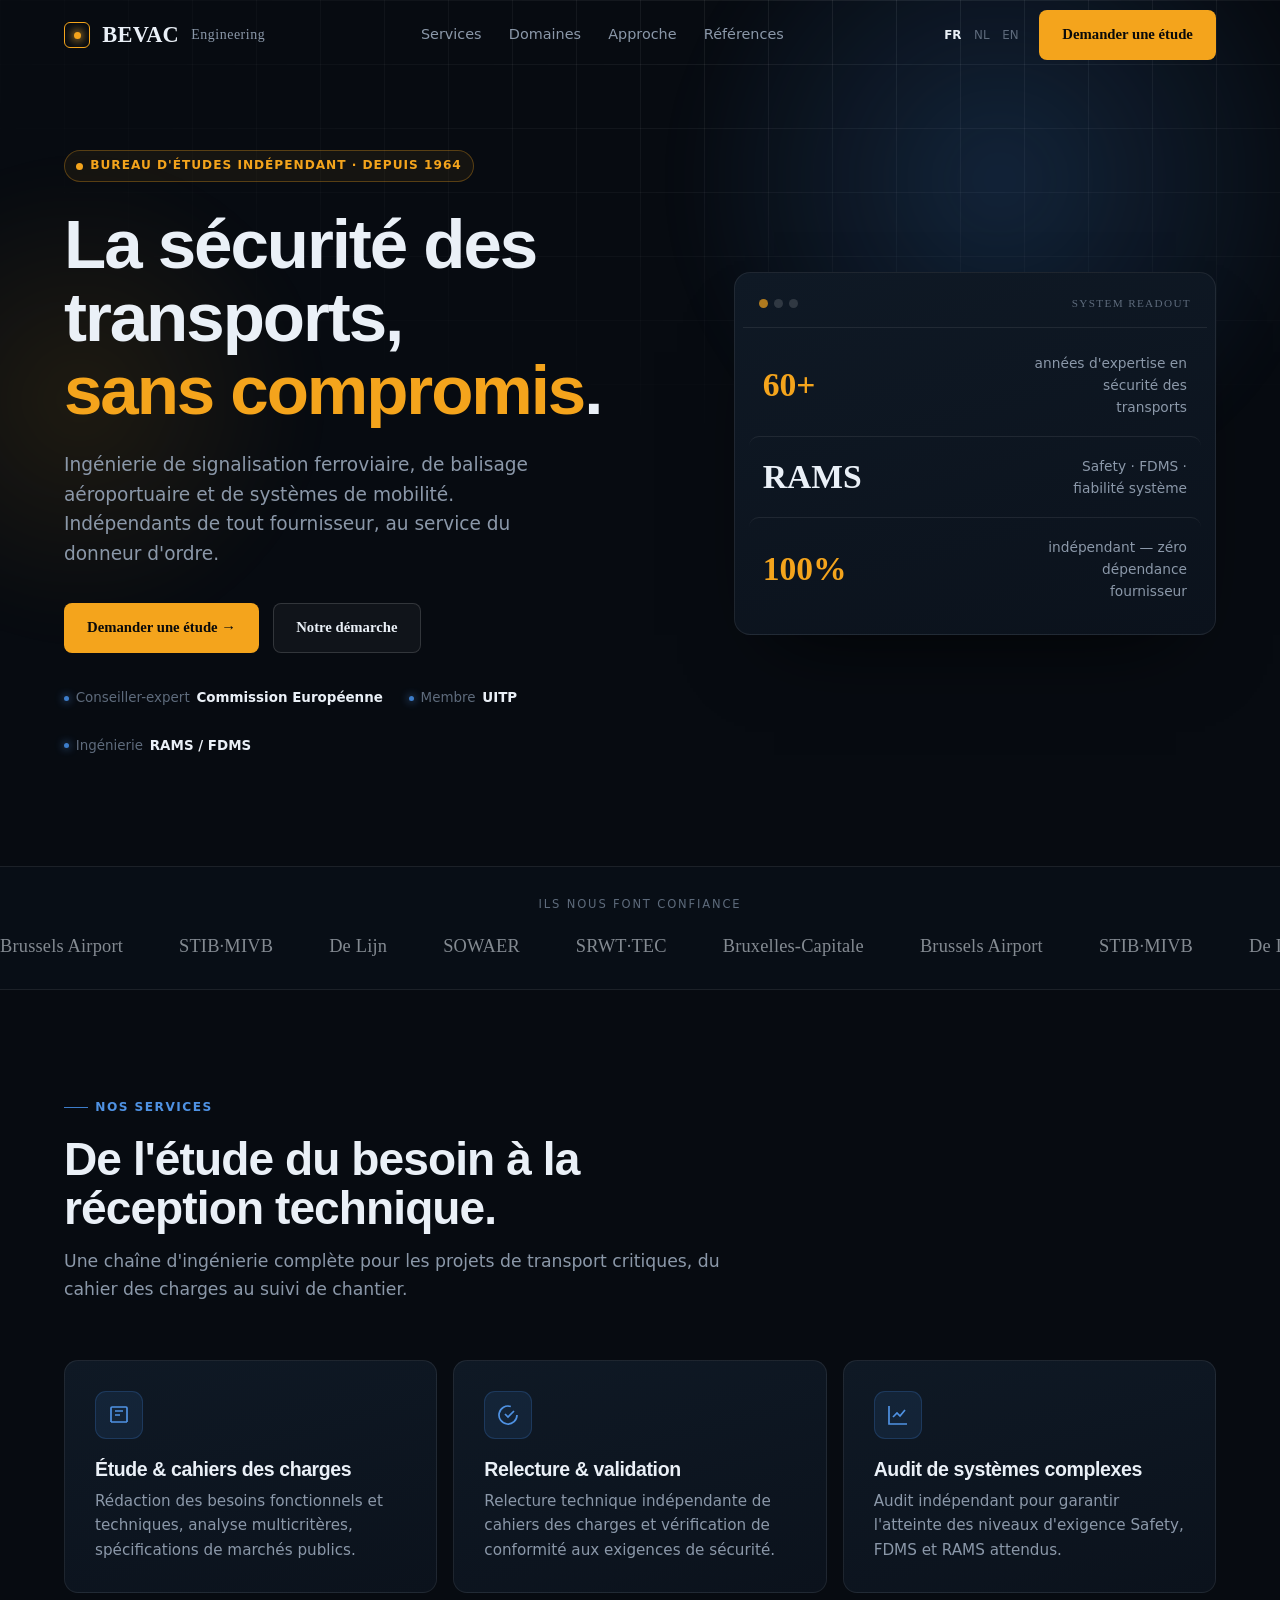
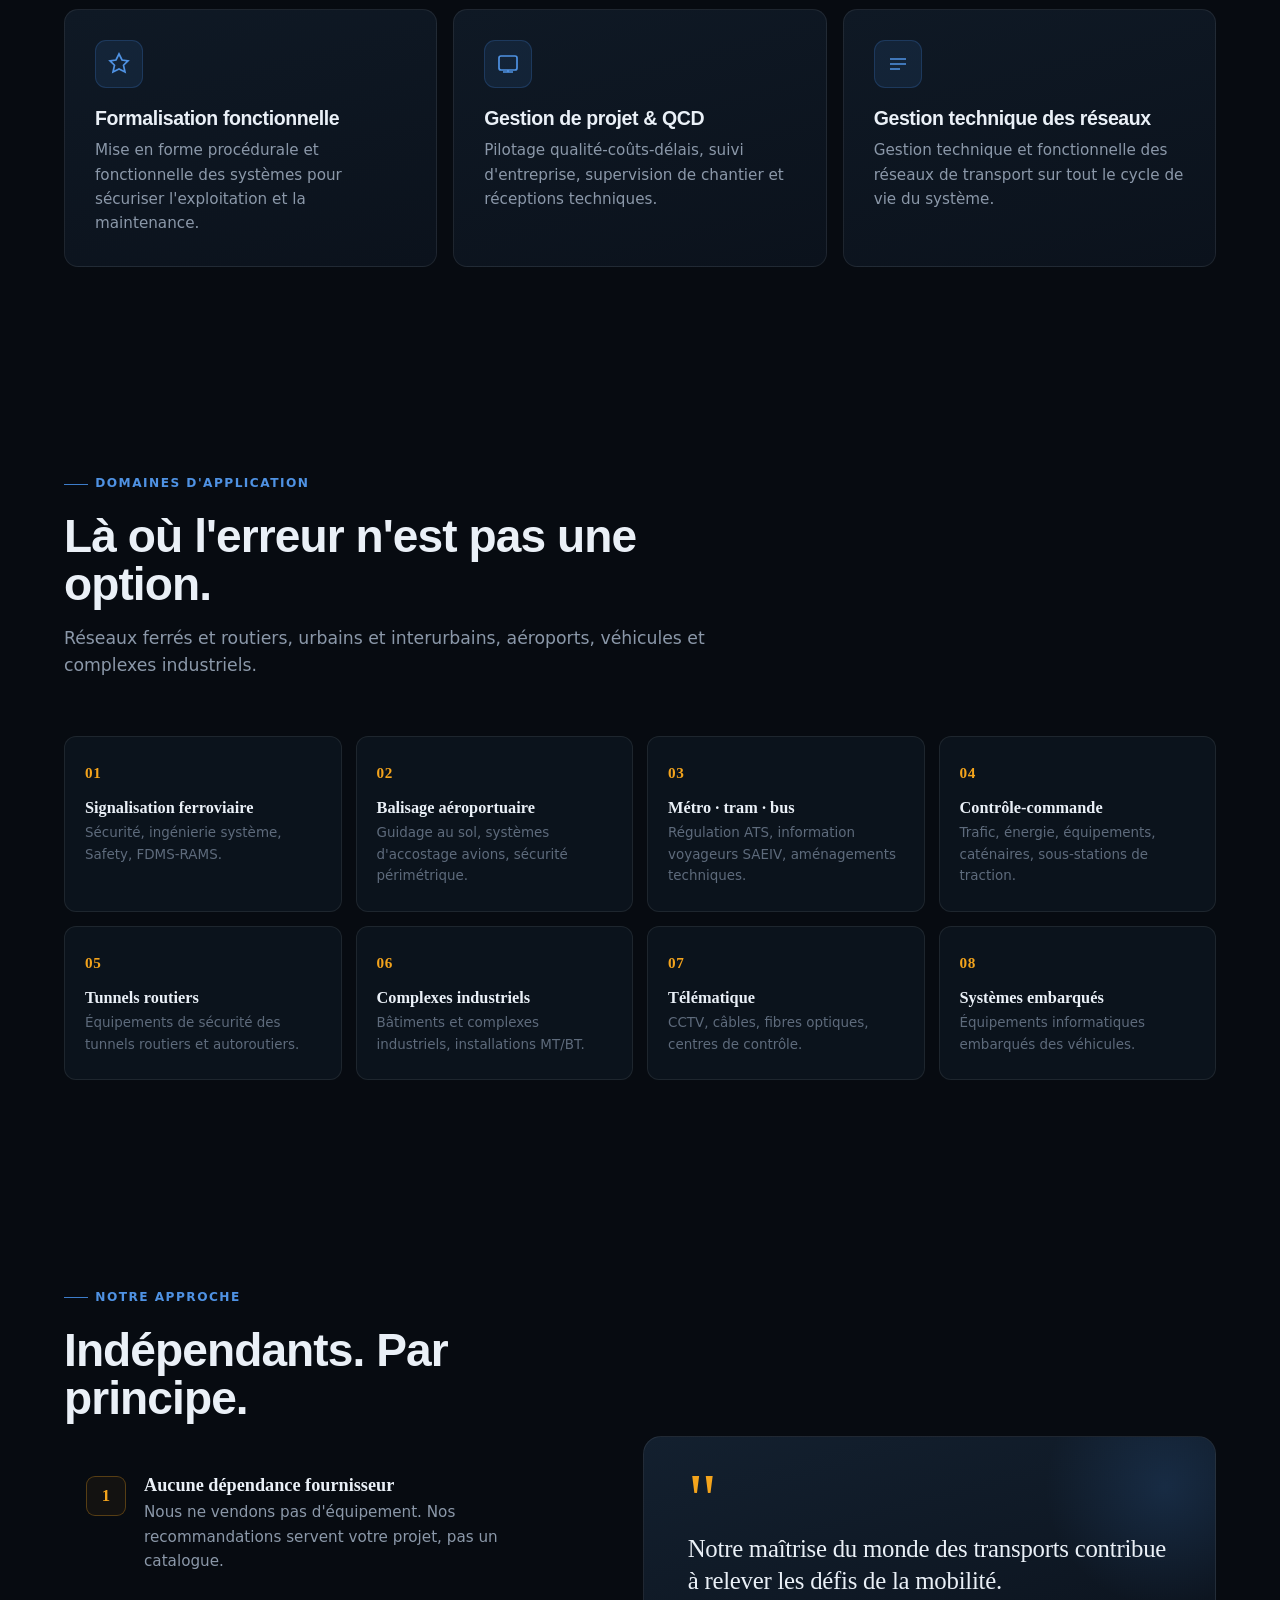
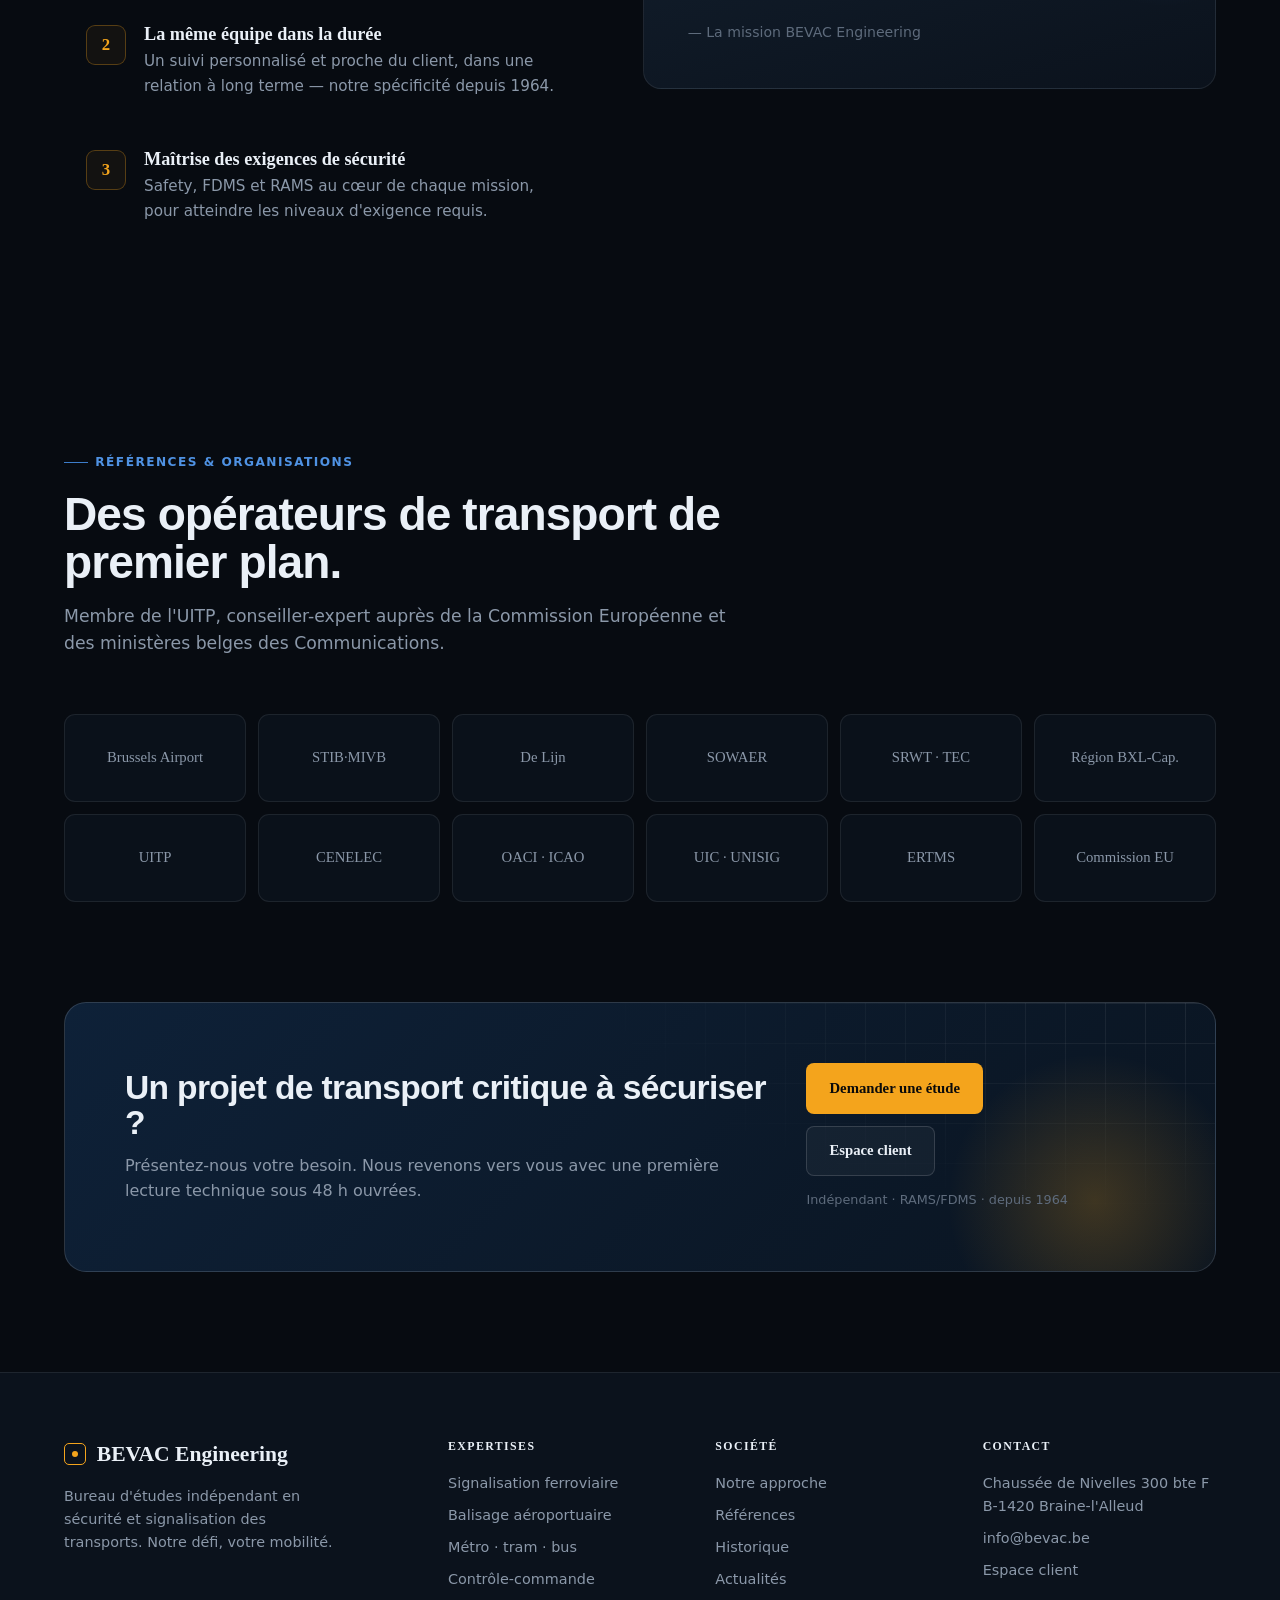
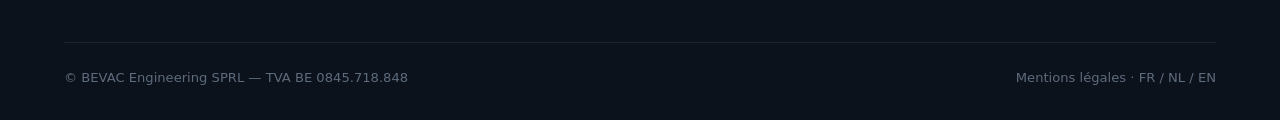
==== index.html @ 12eefc90 "Add files via upload" ====
<!DOCTYPE html>
<html lang="fr">
<head>
<meta charset="UTF-8">
<meta name="viewport" content="width=device-width, initial-scale=1.0">
<title>BEVAC Engineering — Ingénierie de sécurité et signalisation des transports</title>
<meta name="description" content="Bureau d'études indépendant en sécurité et signalisation ferroviaire, balisage aéroportuaire et systèmes de transport. Expertise RAMS/FDMS depuis 1964.">
<link rel="preconnect" href="https://api.fontshare.com" crossorigin>
<link href="https://api.fontshare.com/v2/css?f[]=clash-display@500,600,700&f[]=satoshi@400,500,700&display=swap" rel="stylesheet">
<link rel="stylesheet" href="style.css">
</head>
<body>

<div class="bg-fx">
  <div class="grid"></div>
  <div class="glow1"></div>
  <div class="glow2"></div>
</div>

<header id="hdr">
  <div class="wrap nav">
    <a class="logo" href="#"><span class="mark"></span>BEVAC <small>Engineering</small></a>
    <nav class="nav-links">
      <a href="#services">Services</a>
      <a href="#domaines">Domaines</a>
      <a href="#approche">Approche</a>
      <a href="#references">Références</a>
    </nav>
    <div class="nav-cta">
      <div class="lang"><a class="active">FR</a><a>NL</a><a>EN</a></div>
      <a href="#contact" class="btn btn-primary">Demander une étude</a>
      <button class="burger" aria-label="Menu"><span></span><span></span><span></span></button>
    </div>
  </div>
</header>

<!-- HERO -->
<section class="hero">
  <div class="wrap hero-inner">
    <div class="reveal in">
      <span class="badge"><span class="pulse"></span>Bureau d'études indépendant · depuis 1964</span>
      <h1>La sécurité des transports, <span class="hl">sans compromis</span>.</h1>
      <p class="lead">Ingénierie de signalisation ferroviaire, de balisage aéroportuaire et de systèmes de mobilité. Indépendants de tout fournisseur, au service du donneur d'ordre.</p>
      <div class="hero-cta">
        <a href="#contact" class="btn btn-primary">Demander une étude →</a>
        <a href="#approche" class="btn btn-ghost">Notre démarche</a>
      </div>
      <div class="hero-meta">
        <span>Conseiller-expert <b>Commission Européenne</b></span>
        <span>Membre <b>UITP</b></span>
        <span>Ingénierie <b>RAMS / FDMS</b></span>
      </div>
    </div>
    <div class="panel reveal in" style="transition-delay:.12s">
      <div class="panel-head">
        <div class="dots"><i></i><i></i><i></i></div>
        <div class="tag">System readout</div>
      </div>
      <div class="panel-body">
        <div class="readout"><span class="n"><em class="count" data-count="60" data-suffix="+">0</em></span><span class="l">années d'expertise en sécurité des transports</span></div>
        <div class="readout"><span class="n">RAMS</span><span class="l">Safety · FDMS · fiabilité système</span></div>
        <div class="readout"><span class="n"><em class="count" data-count="100" data-suffix="%">0</em></span><span class="l">indépendant — zéro dépendance fournisseur</span></div>
      </div>
    </div>
  </div>
</section>

<!-- PROOF MARQUEE -->
<section class="proof">
  <div class="proof-label">Ils nous font confiance</div>
  <div class="marquee">
    <span>Brussels Airport</span><span>STIB·MIVB</span><span>De Lijn</span><span>SOWAER</span><span>SRWT·TEC</span><span>Bruxelles-Capitale</span>
    <span>Brussels Airport</span><span>STIB·MIVB</span><span>De Lijn</span><span>SOWAER</span><span>SRWT·TEC</span><span>Bruxelles-Capitale</span>
  </div>
</section>

<!-- SERVICES -->
<section class="block" id="services">
  <div class="wrap">
    <div class="section-head reveal">
      <span class="eyebrow">Nos services</span>
      <h2>De l'étude du besoin à la réception technique.</h2>
      <p>Une chaîne d'ingénierie complète pour les projets de transport critiques, du cahier des charges au suivi de chantier.</p>
    </div>
    <div class="bento">
      <div class="tile reveal">
        <div class="ico"><svg viewBox="0 0 24 24"><path d="M4 19V5a1 1 0 011-1h14a1 1 0 011 1v14"/><path d="M4 19h16"/><path d="M8 8h8M8 12h5"/></svg></div>
        <h3>Étude & cahiers des charges</h3><p>Rédaction des besoins fonctionnels et techniques, analyse multicritères, spécifications de marchés publics.</p>
      </div>
      <div class="tile reveal" style="transition-delay:.06s">
        <div class="ico"><svg viewBox="0 0 24 24"><path d="M9 11l3 3 6-6"/><path d="M21 12a9 9 0 11-6.2-8.5"/></svg></div>
        <h3>Relecture & validation</h3><p>Relecture technique indépendante de cahiers des charges et vérification de conformité aux exigences de sécurité.</p>
      </div>
      <div class="tile reveal" style="transition-delay:.12s">
        <div class="ico"><svg viewBox="0 0 24 24"><path d="M3 3v18h18"/><path d="M7 14l4-4 3 3 5-6"/></svg></div>
        <h3>Audit de systèmes complexes</h3><p>Audit indépendant pour garantir l'atteinte des niveaux d'exigence Safety, FDMS et RAMS attendus.</p>
      </div>
      <div class="tile reveal">
        <div class="ico"><svg viewBox="0 0 24 24"><path d="M12 2l3 6 6 .9-4.5 4.3L18 20l-6-3-6 3 1.5-6.8L3 8.9 9 8z"/></svg></div>
        <h3>Formalisation fonctionnelle</h3><p>Mise en forme procédurale et fonctionnelle des systèmes pour sécuriser l'exploitation et la maintenance.</p>
      </div>
      <div class="tile reveal" style="transition-delay:.06s">
        <div class="ico"><svg viewBox="0 0 24 24"><rect x="3" y="4" width="18" height="14" rx="2"/><path d="M7 20h10M12 18v2"/></svg></div>
        <h3>Gestion de projet & QCD</h3><p>Pilotage qualité-coûts-délais, suivi d'entreprise, supervision de chantier et réceptions techniques.</p>
      </div>
      <div class="tile reveal" style="transition-delay:.12s">
        <div class="ico"><svg viewBox="0 0 24 24"><path d="M4 7h16M4 12h16M4 17h10"/></svg></div>
        <h3>Gestion technique des réseaux</h3><p>Gestion technique et fonctionnelle des réseaux de transport sur tout le cycle de vie du système.</p>
      </div>
    </div>
  </div>
</section>

<!-- DOMAINS -->
<section class="block" id="domaines">
  <div class="wrap">
    <div class="section-head reveal">
      <span class="eyebrow">Domaines d'application</span>
      <h2>Là où l'erreur n'est pas une option.</h2>
      <p>Réseaux ferrés et routiers, urbains et interurbains, aéroports, véhicules et complexes industriels.</p>
    </div>
    <div class="dgrid">
      <div class="dcell reveal"><div class="k">01</div><h4>Signalisation ferroviaire</h4><p>Sécurité, ingénierie système, Safety, FDMS-RAMS.</p></div>
      <div class="dcell reveal" style="transition-delay:.05s"><div class="k">02</div><h4>Balisage aéroportuaire</h4><p>Guidage au sol, systèmes d'accostage avions, sécurité périmétrique.</p></div>
      <div class="dcell reveal" style="transition-delay:.1s"><div class="k">03</div><h4>Métro · tram · bus</h4><p>Régulation ATS, information voyageurs SAEIV, aménagements techniques.</p></div>
      <div class="dcell reveal" style="transition-delay:.15s"><div class="k">04</div><h4>Contrôle-commande</h4><p>Trafic, énergie, équipements, caténaires, sous-stations de traction.</p></div>
      <div class="dcell reveal"><div class="k">05</div><h4>Tunnels routiers</h4><p>Équipements de sécurité des tunnels routiers et autoroutiers.</p></div>
      <div class="dcell reveal" style="transition-delay:.05s"><div class="k">06</div><h4>Complexes industriels</h4><p>Bâtiments et complexes industriels, installations MT/BT.</p></div>
      <div class="dcell reveal" style="transition-delay:.1s"><div class="k">07</div><h4>Télématique</h4><p>CCTV, câbles, fibres optiques, centres de contrôle.</p></div>
      <div class="dcell reveal" style="transition-delay:.15s"><div class="k">08</div><h4>Systèmes embarqués</h4><p>Équipements informatiques embarqués des véhicules.</p></div>
    </div>
  </div>
</section>

<!-- APPROACH -->
<section class="block" id="approche">
  <div class="wrap why-inner">
    <div class="reveal">
      <div class="section-head" style="margin-bottom:32px">
        <span class="eyebrow">Notre approche</span>
        <h2>Indépendants. Par principe.</h2>
      </div>
      <div class="why-list">
        <div class="why-item"><div class="num">1</div><div><h4>Aucune dépendance fournisseur</h4><p>Nous ne vendons pas d'équipement. Nos recommandations servent votre projet, pas un catalogue.</p></div></div>
        <div class="why-item"><div class="num">2</div><div><h4>La même équipe dans la durée</h4><p>Un suivi personnalisé et proche du client, dans une relation à long terme — notre spécificité depuis 1964.</p></div></div>
        <div class="why-item"><div class="num">3</div><div><h4>Maîtrise des exigences de sécurité</h4><p>Safety, FDMS et RAMS au cœur de chaque mission, pour atteindre les niveaux d'exigence requis.</p></div></div>
      </div>
    </div>
    <div class="quote reveal" style="transition-delay:.1s">
      <div class="mk">"</div>
      <blockquote>Notre maîtrise du monde des transports contribue à relever les défis de la mobilité.</blockquote>
      <cite>— La mission BEVAC Engineering</cite>
    </div>
  </div>
</section>

<!-- REFERENCES -->
<section class="block" id="references">
  <div class="wrap">
    <div class="section-head reveal">
      <span class="eyebrow">Références & organisations</span>
      <h2>Des opérateurs de transport de premier plan.</h2>
      <p>Membre de l'UITP, conseiller-expert auprès de la Commission Européenne et des ministères belges des Communications.</p>
    </div>
    <div class="refgrid">
      <div class="ref reveal">Brussels Airport</div>
      <div class="ref reveal" style="transition-delay:.03s">STIB·MIVB</div>
      <div class="ref reveal" style="transition-delay:.06s">De Lijn</div>
      <div class="ref reveal" style="transition-delay:.09s">SOWAER</div>
      <div class="ref reveal" style="transition-delay:.12s">SRWT · TEC</div>
      <div class="ref reveal" style="transition-delay:.15s">Région BXL-Cap.</div>
      <div class="ref reveal">UITP</div>
      <div class="ref reveal" style="transition-delay:.03s">CENELEC</div>
      <div class="ref reveal" style="transition-delay:.06s">OACI · ICAO</div>
      <div class="ref reveal" style="transition-delay:.09s">UIC · UNISIG</div>
      <div class="ref reveal" style="transition-delay:.12s">ERTMS</div>
      <div class="ref reveal" style="transition-delay:.15s">Commission EU</div>
    </div>
  </div>
</section>

<!-- CTA -->
<section class="block" id="contact" style="padding-top:0">
  <div class="wrap">
    <div class="ctaband reveal">
      <div>
        <h2>Un projet de transport critique à sécuriser ?</h2>
        <p>Présentez-nous votre besoin. Nous revenons vers vous avec une première lecture technique sous 48 h ouvrées.</p>
      </div>
      <div class="actions">
        <a href="mailto:info@bevac.be" class="btn btn-primary">Demander une étude</a>
        <a href="http://cloud.bevac.be:8888/" class="btn btn-ghost">Espace client</a>
        <span class="trustline">Indépendant · RAMS/FDMS · depuis 1964</span>
      </div>
    </div>
  </div>
</section>

<!-- FOOTER -->
<footer>
  <div class="wrap">
    <div class="foot-grid">
      <div>
        <div class="foot-logo"><span class="mark"></span>BEVAC Engineering</div>
        <p style="color:var(--muted);max-width:30ch">Bureau d'études indépendant en sécurité et signalisation des transports. Notre défi, votre mobilité.</p>
      </div>
      <div>
        <h5>Expertises</h5>
        <a href="#domaines">Signalisation ferroviaire</a><a href="#domaines">Balisage aéroportuaire</a><a href="#domaines">Métro · tram · bus</a><a href="#domaines">Contrôle-commande</a>
      </div>
      <div>
        <h5>Société</h5>
        <a href="#approche">Notre approche</a><a href="#references">Références</a><a href="#">Historique</a><a href="#">Actualités</a>
      </div>
      <div>
        <h5>Contact</h5>
        <p>Chaussée de Nivelles 300 bte F<br>B-1420 Braine-l'Alleud</p>
        <a href="mailto:info@bevac.be">info@bevac.be</a><a href="http://cloud.bevac.be:8888/">Espace client</a>
      </div>
    </div>
    <div class="foot-bottom">
      <span>© BEVAC Engineering SPRL — TVA BE 0845.718.848</span>
      <span>Mentions légales · FR / NL / EN</span>
    </div>
  </div>
</footer>

<script src="script.js"></script>
</body>
</html>
---- style.css ----
:root{
  --bg:#070B11;            /* near-black technical */
  --bg-2:#0B121C;
  --panel:#0F1925;
  --panel-2:#13202F;
  --line:rgba(255,255,255,.08);
  --line-2:rgba(255,255,255,.14);
  --signal:#3D7DCA;        /* signal blue, luminous */
  --signal-glow:#4F92E3;
  --amber:#F4A41C;         /* safety amber */
  --amber-glow:#FFB838;
  --txt:#EAF0F7;
  --muted:#8B98A9;
  --muted-2:#5E6B7C;
  --maxw:1200px;
}
*{margin:0;padding:0;box-sizing:border-box}
html{scroll-behavior:smooth}
body{font-family:'Satoshi',system-ui,sans-serif;background:var(--bg);color:var(--txt);line-height:1.6;-webkit-font-smoothing:antialiased;overflow-x:hidden}
h1,h2,h3,h4{font-family:'Clash Display','Satoshi',sans-serif;line-height:1.05;letter-spacing:-.02em;font-weight:600}
a{color:inherit;text-decoration:none}
.wrap{max-width:var(--maxw);margin:0 auto;padding:0 24px}

/* Buttons */
.btn{display:inline-flex;align-items:center;gap:.5em;font-family:'Satoshi';font-weight:700;font-size:.92rem;padding:.85em 1.5em;border-radius:8px;transition:.22s;cursor:pointer;border:1px solid transparent}
.btn-primary{background:var(--amber);color:#0a0a0a;box-shadow:0 0 0 0 rgba(244,164,28,.5)}
.btn-primary:hover{background:var(--amber-glow);transform:translateY(-1px);box-shadow:0 8px 26px -8px rgba(244,164,28,.55)}
.btn-ghost{background:rgba(255,255,255,.04);color:var(--txt);border-color:var(--line-2)}
.btn-ghost:hover{background:rgba(255,255,255,.08);border-color:rgba(255,255,255,.28)}

/* Header */
header{position:fixed;top:0;left:0;right:0;z-index:60;transition:.3s}
header.scrolled{background:rgba(7,11,17,.82);backdrop-filter:blur(14px);border-bottom:1px solid var(--line)}
.nav{display:flex;align-items:center;justify-content:space-between;height:70px}
.logo{display:flex;align-items:center;gap:.55em;font-family:'Clash Display';font-weight:600;font-size:1.4rem;letter-spacing:.01em}
.logo .mark{width:26px;height:26px;display:flex;align-items:center;justify-content:center;border:1.5px solid var(--amber);border-radius:6px;position:relative}
.logo .mark::before{content:"";width:7px;height:7px;border-radius:50%;background:var(--amber);box-shadow:0 0 10px 1px var(--amber-glow)}
.logo small{font-family:'Satoshi';font-weight:400;font-size:.62em;color:var(--muted);letter-spacing:.04em}
.nav-links{display:flex;gap:1.7rem}
.nav-links a{color:var(--muted);font-size:.9rem;font-weight:500;transition:.2s;position:relative}
.nav-links a:hover{color:var(--txt)}
.nav-cta{display:flex;align-items:center;gap:1rem}
.lang{display:flex;gap:.2rem;font-size:.74rem;color:var(--muted-2)}
.lang a{padding:.25em .4em;border-radius:5px;transition:.2s}
.lang a.active{color:var(--txt);font-weight:700}
.lang a:hover{color:var(--txt)}
.burger{display:none;flex-direction:column;gap:5px;background:none;border:none;cursor:pointer}
.burger span{width:24px;height:2px;background:var(--txt);border-radius:2px}

/* Background grid + glow */
.bg-fx{position:fixed;inset:0;z-index:0;pointer-events:none}
.bg-fx .grid{position:absolute;inset:0;background-image:
  linear-gradient(var(--line) 1px,transparent 1px),
  linear-gradient(90deg,var(--line) 1px,transparent 1px);
  background-size:64px 64px;
  mask-image:radial-gradient(120% 80% at 70% 0%,#000 0%,transparent 65%)}
.bg-fx .glow1{position:absolute;top:-200px;right:-100px;width:760px;height:760px;border-radius:50%;
  background:radial-gradient(circle,rgba(61,125,202,.22),transparent 60%);filter:blur(20px)}
.bg-fx .glow2{position:absolute;top:120px;left:-200px;width:560px;height:560px;border-radius:50%;
  background:radial-gradient(circle,rgba(244,164,28,.10),transparent 60%);filter:blur(20px)}

/* Hero */
.hero{position:relative;z-index:2;padding:150px 0 110px}
.hero-inner{display:grid;grid-template-columns:1.12fr .88fr;gap:56px;align-items:center}
.badge{display:inline-flex;align-items:center;gap:.6em;font-size:.76rem;font-weight:600;letter-spacing:.08em;text-transform:uppercase;color:var(--amber);
  padding:.45em .9em;border:1px solid rgba(244,164,28,.3);border-radius:100px;background:rgba(244,164,28,.06);margin-bottom:26px}
.badge .pulse{width:7px;height:7px;border-radius:50%;background:var(--amber);box-shadow:0 0 0 0 rgba(244,164,28,.6);animation:pulse 2.4s infinite}
@keyframes pulse{0%{box-shadow:0 0 0 0 rgba(244,164,28,.55)}70%{box-shadow:0 0 0 9px rgba(244,164,28,0)}100%{box-shadow:0 0 0 0 rgba(244,164,28,0)}}
.hero h1{font-size:clamp(2.7rem,5.4vw,4.4rem);font-weight:600;margin-bottom:24px;letter-spacing:-.03em}
.hero h1 .hl{position:relative;color:var(--amber);white-space:nowrap}
.hero p.lead{font-size:1.16rem;color:var(--muted);max-width:40ch;margin-bottom:34px}
.hero-cta{display:flex;gap:14px;flex-wrap:wrap;align-items:center}
.hero-meta{margin-top:34px;display:flex;gap:26px;flex-wrap:wrap;font-size:.84rem;color:var(--muted-2)}
.hero-meta b{color:var(--txt);font-weight:600}
.hero-meta span{display:flex;align-items:center;gap:.5em}
.hero-meta span::before{content:"";width:5px;height:5px;border-radius:50%;background:var(--signal);box-shadow:0 0 8px var(--signal-glow)}

/* Hero panel — technical readout */
.panel{background:linear-gradient(165deg,var(--panel),var(--bg-2));border:1px solid var(--line);border-radius:16px;padding:8px;
  box-shadow:0 40px 80px -40px rgba(0,0,0,.8)}
.panel-head{display:flex;align-items:center;justify-content:space-between;padding:14px 16px;border-bottom:1px solid var(--line)}
.panel-head .dots{display:flex;gap:6px}
.panel-head .dots i{width:9px;height:9px;border-radius:50%;background:rgba(255,255,255,.14)}
.panel-head .dots i:first-child{background:rgba(244,164,28,.7)}
.panel-head .tag{font-family:'Satoshi';font-size:.7rem;letter-spacing:.12em;text-transform:uppercase;color:var(--muted-2)}
.panel-body{padding:6px}
.readout{display:flex;align-items:center;justify-content:space-between;padding:18px 14px;border-radius:10px;transition:.2s}
.readout:hover{background:rgba(255,255,255,.025)}
.readout+.readout{border-top:1px solid var(--line)}
.readout .n{font-family:'Clash Display';font-size:2.1rem;font-weight:600;color:var(--txt);line-height:1}
.readout .n em{font-style:normal;color:var(--amber)}
.readout .l{text-align:right;font-size:.86rem;color:var(--muted);max-width:18ch}

/* Reveal — progressive enhancement */
.js-anim .reveal{opacity:0;transform:translateY(20px);transition:opacity .7s cubic-bezier(.2,.7,.2,1),transform .7s cubic-bezier(.2,.7,.2,1)}
.js-anim .reveal.in{opacity:1;transform:none}
@media(prefers-reduced-motion:reduce){.js-anim .reveal{opacity:1;transform:none;transition:none}}

/* V3 expressive — spotlight that follows cursor on tiles */
.tile{--mx:50%;--my:50%}
.tile .spot{position:absolute;inset:0;border-radius:14px;opacity:0;transition:opacity .3s;
  background:radial-gradient(420px circle at var(--mx) var(--my),rgba(244,164,28,.10),transparent 45%);pointer-events:none;z-index:0}
.tile:hover .spot{opacity:1}
.tile>*{position:relative;z-index:1}
.js-anim .tile{transition:transform .15s ease-out,border-color .28s}

/* count-up numbers */
.readout .n[data-count]{font-variant-numeric:tabular-nums}

/* hero h1 word-by-word rise */
.js-anim .hero h1 .word{display:inline-block;opacity:0;transform:translateY(28px);
  animation:wordrise .8s cubic-bezier(.2,.75,.2,1) forwards}
@keyframes wordrise{to{opacity:1;transform:none}}

/* animated grid drift */
.bg-fx .grid{animation:drift 40s linear infinite}
@keyframes drift{to{background-position:64px 64px}}
@media(prefers-reduced-motion:reduce){.bg-fx .grid{animation:none}.js-anim .hero h1 .word{animation:none;opacity:1;transform:none}}

/* magnetic CTA shine */
.btn-primary{position:relative;overflow:hidden}
.btn-primary::after{content:"";position:absolute;top:0;left:-120%;width:60%;height:100%;
  background:linear-gradient(100deg,transparent,rgba(255,255,255,.45),transparent);transform:skewX(-18deg);transition:.6s}
.btn-primary:hover::after{left:130%}

/* domain cells stagger pop */
.js-anim .dcell{transition:transform .25s,border-color .25s,background .25s}
.dcell:hover{transform:translateY(-4px)}

/* Marquee proof */
.proof{position:relative;z-index:2;border-top:1px solid var(--line);border-bottom:1px solid var(--line);background:rgba(11,18,28,.5);padding:28px 0;overflow:hidden}
.proof-label{text-align:center;font-size:.72rem;letter-spacing:.16em;text-transform:uppercase;color:var(--muted-2);margin-bottom:18px}
.marquee{display:flex;gap:56px;white-space:nowrap;width:max-content;animation:scroll 28s linear infinite}
.marquee span{font-family:'Clash Display';font-weight:500;font-size:1.15rem;color:rgba(234,240,247,.55);letter-spacing:.01em}
.proof:hover .marquee{animation-play-state:paused}
@keyframes scroll{to{transform:translateX(-50%)}}

/* Sections */
section.block{position:relative;z-index:2;padding:100px 0}
.section-head{max-width:680px;margin-bottom:56px}
.eyebrow{display:inline-flex;align-items:center;gap:.6em;font-size:.76rem;font-weight:600;letter-spacing:.12em;text-transform:uppercase;color:var(--signal-glow);margin-bottom:18px}
.eyebrow::before{content:"";width:24px;height:1px;background:var(--signal)}
.section-head h2{font-size:clamp(2rem,3.6vw,2.9rem);font-weight:600;margin-bottom:16px;letter-spacing:-.02em}
.section-head p{color:var(--muted);font-size:1.08rem}

/* Bento services */
.bento{display:grid;grid-template-columns:repeat(3,1fr);gap:16px}
.tile{background:linear-gradient(165deg,var(--panel),var(--bg-2));border:1px solid var(--line);border-radius:14px;padding:30px;transition:.28s;position:relative;overflow:hidden}
.tile::after{content:"";position:absolute;inset:0;border-radius:14px;padding:1px;background:linear-gradient(160deg,rgba(244,164,28,.4),transparent 40%);
  -webkit-mask:linear-gradient(#000 0 0) content-box,linear-gradient(#000 0 0);-webkit-mask-composite:xor;mask-composite:exclude;opacity:0;transition:.28s}
.tile:hover{transform:translateY(-3px);border-color:var(--line-2)}
.tile:hover::after{opacity:1}
.tile .ico{width:48px;height:48px;border-radius:11px;background:rgba(61,125,202,.12);border:1px solid rgba(61,125,202,.25);display:flex;align-items:center;justify-content:center;margin-bottom:20px}
.tile .ico svg{width:24px;height:24px;stroke:var(--signal-glow);fill:none;stroke-width:1.7}
.tile h3{font-size:1.22rem;margin-bottom:10px}
.tile p{color:var(--muted);font-size:.95rem}

/* Domains */
.dgrid{display:grid;grid-template-columns:repeat(4,1fr);gap:14px}
.dcell{background:rgba(15,25,37,.6);border:1px solid var(--line);border-radius:12px;padding:24px 20px;transition:.25s;position:relative}
.dcell:hover{border-color:rgba(244,164,28,.35);background:rgba(15,25,37,.9)}
.dcell .k{font-family:'Clash Display';font-size:.95rem;color:var(--amber);font-weight:600;letter-spacing:.05em;margin-bottom:14px}
.dcell h4{font-size:1.02rem;margin-bottom:6px;font-weight:600;font-family:'Satoshi';letter-spacing:0}
.dcell p{font-size:.84rem;color:var(--muted-2)}

/* Approach */
.why-inner{display:grid;grid-template-columns:.95fr 1.05fr;gap:60px;align-items:center}
.why-list{display:flex;flex-direction:column;gap:8px}
.why-item{display:flex;gap:18px;padding:22px;border-radius:12px;transition:.25s}
.why-item:hover{background:rgba(255,255,255,.025)}
.why-item .num{font-family:'Clash Display';font-size:1.05rem;color:var(--amber);min-width:40px;height:40px;border:1px solid rgba(244,164,28,.3);border-radius:9px;display:flex;align-items:center;justify-content:center;font-weight:600;background:rgba(244,164,28,.05)}
.why-item h4{font-size:1.14rem;margin-bottom:5px;font-family:'Satoshi';font-weight:700;letter-spacing:0}
.why-item p{color:var(--muted);font-size:.95rem}
.quote{background:linear-gradient(165deg,var(--panel-2),var(--bg-2));border:1px solid var(--line);border-radius:18px;padding:44px;position:relative;overflow:hidden}
.quote::before{content:"";position:absolute;top:-80px;right:-80px;width:260px;height:260px;border-radius:50%;background:radial-gradient(circle,rgba(61,125,202,.18),transparent 65%)}
.quote .mk{font-family:'Clash Display';font-size:4.5rem;color:var(--amber);line-height:.5;height:34px;position:relative}
.quote blockquote{font-family:'Clash Display';font-weight:500;font-size:1.55rem;line-height:1.28;margin:18px 0 22px;letter-spacing:-.01em;position:relative}
.quote cite{font-style:normal;font-size:.88rem;color:var(--muted-2)}

/* References */
.refgrid{display:grid;grid-template-columns:repeat(6,1fr);gap:12px}
.refgrid .ref{background:rgba(15,25,37,.5);border:1px solid var(--line);border-radius:11px;height:88px;display:flex;align-items:center;justify-content:center;padding:14px;text-align:center;font-family:'Clash Display';font-weight:500;color:var(--muted);font-size:.92rem;transition:.22s}
.refgrid .ref:hover{border-color:var(--line-2);color:var(--txt);background:rgba(15,25,37,.85)}

/* CTA */
.ctaband{position:relative;background:linear-gradient(135deg,#0E2138,#0A1420);border:1px solid var(--line-2);border-radius:22px;padding:60px;display:grid;grid-template-columns:1.3fr .7fr;gap:34px;align-items:center;overflow:hidden}
.ctaband::before{content:"";position:absolute;inset:0;background-image:linear-gradient(var(--line) 1px,transparent 1px),linear-gradient(90deg,var(--line) 1px,transparent 1px);background-size:40px 40px;mask-image:radial-gradient(80% 120% at 100% 0,#000,transparent 70%)}
.ctaband::after{content:"";position:absolute;right:-40px;bottom:-90px;width:320px;height:320px;border-radius:50%;background:radial-gradient(circle,rgba(244,164,28,.22),transparent 65%)}
.ctaband>*{position:relative;z-index:2}
.ctaband h2{font-size:2.1rem;font-weight:600;margin-bottom:12px}
.ctaband p{color:var(--muted)}
.ctaband .actions{display:flex;flex-direction:column;gap:12px;align-items:flex-start}
.ctaband .trustline{font-size:.8rem;color:var(--muted-2);margin-top:2px}

/* Footer */
footer{position:relative;z-index:2;border-top:1px solid var(--line);padding:64px 0 32px;background:var(--bg-2)}
.foot-grid{display:grid;grid-template-columns:1.5fr 1fr 1fr 1fr;gap:34px;padding-bottom:42px;border-bottom:1px solid var(--line)}
.foot-grid h5{font-family:'Satoshi';font-size:.74rem;letter-spacing:.12em;text-transform:uppercase;margin-bottom:16px;font-weight:700;color:var(--txt)}
.foot-grid a,.foot-grid p{display:block;font-size:.9rem;color:var(--muted);margin-bottom:9px;transition:.2s}
.foot-grid a:hover{color:var(--amber)}
.foot-logo{font-family:'Clash Display';font-size:1.35rem;display:flex;align-items:center;gap:.5em;margin-bottom:14px;font-weight:600}
.foot-logo .mark{width:22px;height:22px;border:1.5px solid var(--amber);border-radius:5px;display:flex;align-items:center;justify-content:center}
.foot-logo .mark::before{content:"";width:6px;height:6px;border-radius:50%;background:var(--amber)}
.foot-bottom{display:flex;justify-content:space-between;padding-top:24px;font-size:.82rem;color:var(--muted-2);flex-wrap:wrap;gap:10px}

@media(max-width:920px){
  .hero-inner,.why-inner,.ctaband{grid-template-columns:1fr;gap:40px}
  .bento{grid-template-columns:1fr 1fr}
  .dgrid{grid-template-columns:repeat(2,1fr)}
  .refgrid{grid-template-columns:repeat(3,1fr)}
  .foot-grid{grid-template-columns:1fr 1fr}
  .nav-links{display:none}.burger{display:flex}
  .ctaband{padding:40px 28px}
}
@media(max-width:520px){
  .bento,.dgrid,.refgrid{grid-template-columns:1fr 1fr}
  .hero{padding-top:130px}
  .hero-cta{flex-direction:column;align-items:stretch}.btn{justify-content:center}
  .quote,.panel{padding:26px}.quote blockquote{font-size:1.3rem}
}
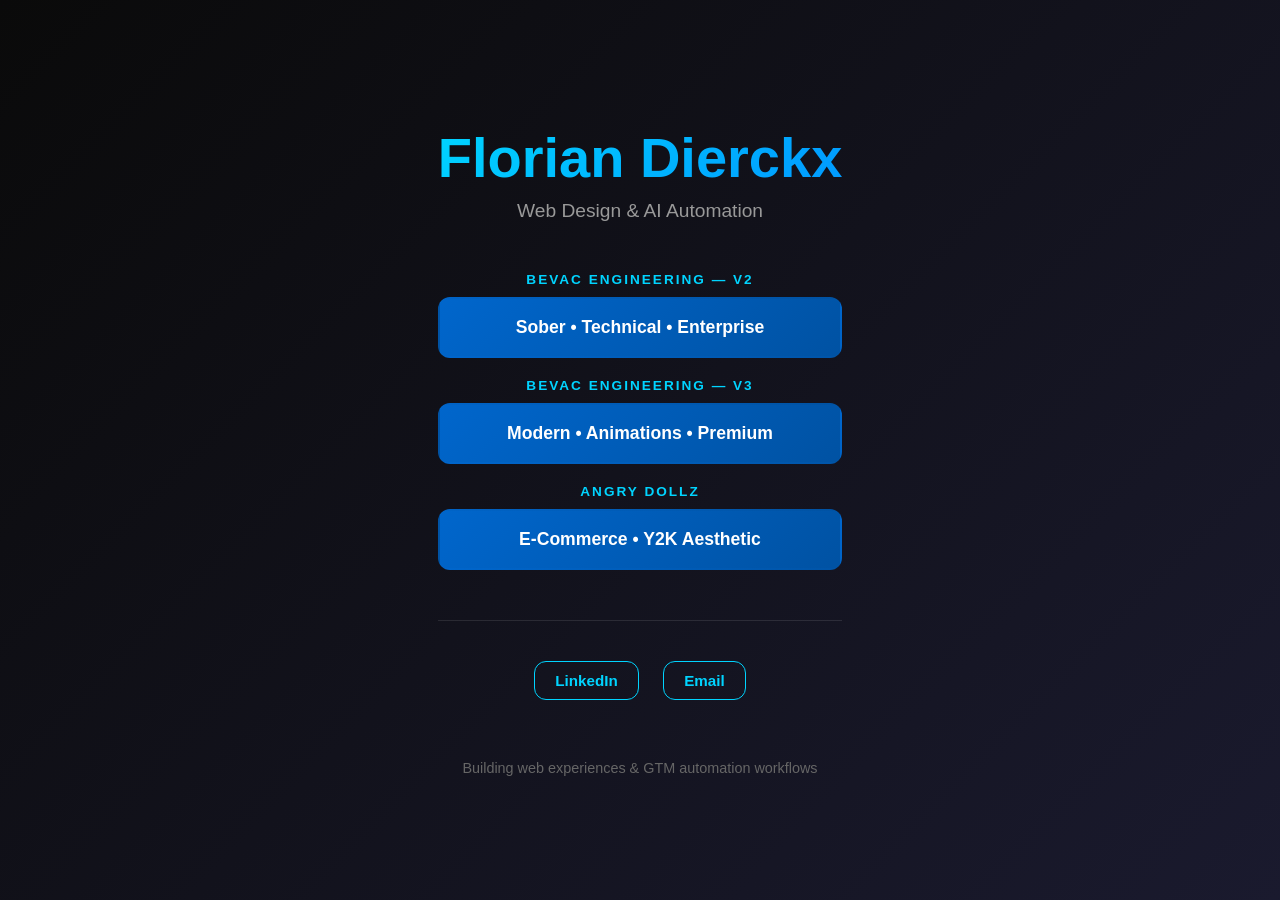
==== commit 29bcf332: "Add files via upload Add root index.html for GitHub Pages" ====
--- a/index.html
+++ b/index.html
@@ -1,230 +1,174 @@
 <!DOCTYPE html>
-<html lang="fr">
+<html lang="en">
 <head>
-<meta charset="UTF-8">
-<meta name="viewport" content="width=device-width, initial-scale=1.0">
-<title>BEVAC Engineering — Ingénierie de sécurité et signalisation des transports</title>
-<meta name="description" content="Bureau d'études indépendant en sécurité et signalisation ferroviaire, balisage aéroportuaire et systèmes de transport. Expertise RAMS/FDMS depuis 1964.">
-<link rel="preconnect" href="https://api.fontshare.com" crossorigin>
-<link href="https://api.fontshare.com/v2/css?f[]=clash-display@500,600,700&f[]=satoshi@400,500,700&display=swap" rel="stylesheet">
-<link rel="stylesheet" href="style.css">
+    <meta charset="UTF-8">
+    <meta name="viewport" content="width=device-width, initial-scale=1.0">
+    <title>Florian Dierckx — Web Portfolio</title>
+    <style>
+        * {
+            margin: 0;
+            padding: 0;
+            box-sizing: border-box;
+        }
+
+        body {
+            font-family: -apple-system, BlinkMacSystemFont, "Segoe UI", "Helvetica Neue", sans-serif;
+            background: linear-gradient(135deg, #0a0a0a 0%, #1a1a2e 100%);
+            color: #ffffff;
+            min-height: 100vh;
+            display: flex;
+            align-items: center;
+            justify-content: center;
+            padding: 20px;
+        }
+
+        .container {
+            max-width: 700px;
+            text-align: center;
+            animation: fadeIn 0.8s ease-out;
+        }
+
+        @keyframes fadeIn {
+            from {
+                opacity: 0;
+                transform: translateY(20px);
+            }
+            to {
+                opacity: 1;
+                transform: translateY(0);
+            }
+        }
+
+        h1 {
+            font-size: 3.5rem;
+            font-weight: 700;
+            margin-bottom: 10px;
+            background: linear-gradient(135deg, #00d4ff, #0099ff);
+            -webkit-background-clip: text;
+            -webkit-text-fill-color: transparent;
+            background-clip: text;
+        }
+
+        .subtitle {
+            font-size: 1.2rem;
+            color: #999;
+            margin-bottom: 50px;
+            font-weight: 400;
+        }
+
+        .projects {
+            display: grid;
+            gap: 20px;
+            margin-bottom: 50px;
+        }
+
+        .project {
+            display: grid;
+            gap: 10px;
+        }
+
+        .project-label {
+            font-size: 0.85rem;
+            text-transform: uppercase;
+            letter-spacing: 2px;
+            color: #00d4ff;
+            font-weight: 600;
+        }
+
+        a {
+            display: block;
+            padding: 18px 30px;
+            background: linear-gradient(135deg, #0066cc, #0052a3);
+            color: white;
+            text-decoration: none;
+            border-radius: 12px;
+            font-weight: 600;
+            font-size: 1.1rem;
+            transition: all 0.3s ease;
+            border: 2px solid transparent;
+            cursor: pointer;
+        }
+
+        a:hover {
+            background: linear-gradient(135deg, #0052a3, #003d7a);
+            transform: translateY(-3px);
+            box-shadow: 0 10px 30px rgba(0, 102, 204, 0.3);
+            border-color: #00d4ff;
+        }
+
+        .links {
+            margin-top: 50px;
+            padding-top: 40px;
+            border-top: 1px solid rgba(255, 255, 255, 0.1);
+        }
+
+        .links a {
+            display: inline-block;
+            padding: 10px 20px;
+            margin: 0 10px;
+            background: transparent;
+            border: 1px solid #00d4ff;
+            color: #00d4ff;
+            font-size: 0.95rem;
+        }
+
+        .links a:hover {
+            background: rgba(0, 212, 255, 0.1);
+            border-color: #00d4ff;
+        }
+
+        .footer {
+            margin-top: 60px;
+            font-size: 0.9rem;
+            color: #666;
+        }
+
+        @media (max-width: 600px) {
+            h1 {
+                font-size: 2.5rem;
+            }
+
+            .subtitle {
+                font-size: 1rem;
+            }
+
+            a {
+                padding: 15px 25px;
+                font-size: 1rem;
+            }
+        }
+    </style>
 </head>
 <body>
+    <div class="container">
+        <h1>Florian Dierckx</h1>
+        <p class="subtitle">Web Design & AI Automation</p>
 
-<div class="bg-fx">
-  <div class="grid"></div>
-  <div class="glow1"></div>
-  <div class="glow2"></div>
-</div>
+        <div class="projects">
+            <div class="project">
+                <div class="project-label">BEVAC Engineering — V2</div>
+                <a href="./bevac-v2/">Sober • Technical • Enterprise</a>
+            </div>
 
-<header id="hdr">
-  <div class="wrap nav">
-    <a class="logo" href="#"><span class="mark"></span>BEVAC <small>Engineering</small></a>
-    <nav class="nav-links">
-      <a href="#services">Services</a>
-      <a href="#domaines">Domaines</a>
-      <a href="#approche">Approche</a>
-      <a href="#references">Références</a>
-    </nav>
-    <div class="nav-cta">
-      <div class="lang"><a class="active">FR</a><a>NL</a><a>EN</a></div>
-      <a href="#contact" class="btn btn-primary">Demander une étude</a>
-      <button class="burger" aria-label="Menu"><span></span><span></span><span></span></button>
+            <div class="project">
+                <div class="project-label">BEVAC Engineering — V3</div>
+                <a href="./bevac-v3/">Modern • Animations • Premium</a>
+            </div>
+
+            <div class="project">
+                <div class="project-label">Angry Dollz</div>
+                <a href="./angry-dollz/">E-Commerce • Y2K Aesthetic</a>
+            </div>
+        </div>
+
+        <div class="links">
+            <a href="https://linkedin.com/in/florian-dierckx" target="_blank">LinkedIn</a>
+            <a href="mailto:dierckx.florian@gmail.com">Email</a>
+        </div>
+
+        <div class="footer">
+            <p>Building web experiences & GTM automation workflows</p>
+        </div>
     </div>
-  </div>
-</header>
-
-<!-- HERO -->
-<section class="hero">
-  <div class="wrap hero-inner">
-    <div class="reveal in">
-      <span class="badge"><span class="pulse"></span>Bureau d'études indépendant · depuis 1964</span>
-      <h1>La sécurité des transports, <span class="hl">sans compromis</span>.</h1>
-      <p class="lead">Ingénierie de signalisation ferroviaire, de balisage aéroportuaire et de systèmes de mobilité. Indépendants de tout fournisseur, au service du donneur d'ordre.</p>
-      <div class="hero-cta">
-        <a href="#contact" class="btn btn-primary">Demander une étude →</a>
-        <a href="#approche" class="btn btn-ghost">Notre démarche</a>
-      </div>
-      <div class="hero-meta">
-        <span>Conseiller-expert <b>Commission Européenne</b></span>
-        <span>Membre <b>UITP</b></span>
-        <span>Ingénierie <b>RAMS / FDMS</b></span>
-      </div>
-    </div>
-    <div class="panel reveal in" style="transition-delay:.12s">
-      <div class="panel-head">
-        <div class="dots"><i></i><i></i><i></i></div>
-        <div class="tag">System readout</div>
-      </div>
-      <div class="panel-body">
-        <div class="readout"><span class="n"><em class="count" data-count="60" data-suffix="+">0</em></span><span class="l">années d'expertise en sécurité des transports</span></div>
-        <div class="readout"><span class="n">RAMS</span><span class="l">Safety · FDMS · fiabilité système</span></div>
-        <div class="readout"><span class="n"><em class="count" data-count="100" data-suffix="%">0</em></span><span class="l">indépendant — zéro dépendance fournisseur</span></div>
-      </div>
-    </div>
-  </div>
-</section>
-
-<!-- PROOF MARQUEE -->
-<section class="proof">
-  <div class="proof-label">Ils nous font confiance</div>
-  <div class="marquee">
-    <span>Brussels Airport</span><span>STIB·MIVB</span><span>De Lijn</span><span>SOWAER</span><span>SRWT·TEC</span><span>Bruxelles-Capitale</span>
-    <span>Brussels Airport</span><span>STIB·MIVB</span><span>De Lijn</span><span>SOWAER</span><span>SRWT·TEC</span><span>Bruxelles-Capitale</span>
-  </div>
-</section>
-
-<!-- SERVICES -->
-<section class="block" id="services">
-  <div class="wrap">
-    <div class="section-head reveal">
-      <span class="eyebrow">Nos services</span>
-      <h2>De l'étude du besoin à la réception technique.</h2>
-      <p>Une chaîne d'ingénierie complète pour les projets de transport critiques, du cahier des charges au suivi de chantier.</p>
-    </div>
-    <div class="bento">
-      <div class="tile reveal">
-        <div class="ico"><svg viewBox="0 0 24 24"><path d="M4 19V5a1 1 0 011-1h14a1 1 0 011 1v14"/><path d="M4 19h16"/><path d="M8 8h8M8 12h5"/></svg></div>
-        <h3>Étude & cahiers des charges</h3><p>Rédaction des besoins fonctionnels et techniques, analyse multicritères, spécifications de marchés publics.</p>
-      </div>
-      <div class="tile reveal" style="transition-delay:.06s">
-        <div class="ico"><svg viewBox="0 0 24 24"><path d="M9 11l3 3 6-6"/><path d="M21 12a9 9 0 11-6.2-8.5"/></svg></div>
-        <h3>Relecture & validation</h3><p>Relecture technique indépendante de cahiers des charges et vérification de conformité aux exigences de sécurité.</p>
-      </div>
-      <div class="tile reveal" style="transition-delay:.12s">
-        <div class="ico"><svg viewBox="0 0 24 24"><path d="M3 3v18h18"/><path d="M7 14l4-4 3 3 5-6"/></svg></div>
-        <h3>Audit de systèmes complexes</h3><p>Audit indépendant pour garantir l'atteinte des niveaux d'exigence Safety, FDMS et RAMS attendus.</p>
-      </div>
-      <div class="tile reveal">
-        <div class="ico"><svg viewBox="0 0 24 24"><path d="M12 2l3 6 6 .9-4.5 4.3L18 20l-6-3-6 3 1.5-6.8L3 8.9 9 8z"/></svg></div>
-        <h3>Formalisation fonctionnelle</h3><p>Mise en forme procédurale et fonctionnelle des systèmes pour sécuriser l'exploitation et la maintenance.</p>
-      </div>
-      <div class="tile reveal" style="transition-delay:.06s">
-        <div class="ico"><svg viewBox="0 0 24 24"><rect x="3" y="4" width="18" height="14" rx="2"/><path d="M7 20h10M12 18v2"/></svg></div>
-        <h3>Gestion de projet & QCD</h3><p>Pilotage qualité-coûts-délais, suivi d'entreprise, supervision de chantier et réceptions techniques.</p>
-      </div>
-      <div class="tile reveal" style="transition-delay:.12s">
-        <div class="ico"><svg viewBox="0 0 24 24"><path d="M4 7h16M4 12h16M4 17h10"/></svg></div>
-        <h3>Gestion technique des réseaux</h3><p>Gestion technique et fonctionnelle des réseaux de transport sur tout le cycle de vie du système.</p>
-      </div>
-    </div>
-  </div>
-</section>
-
-<!-- DOMAINS -->
-<section class="block" id="domaines">
-  <div class="wrap">
-    <div class="section-head reveal">
-      <span class="eyebrow">Domaines d'application</span>
-      <h2>Là où l'erreur n'est pas une option.</h2>
-      <p>Réseaux ferrés et routiers, urbains et interurbains, aéroports, véhicules et complexes industriels.</p>
-    </div>
-    <div class="dgrid">
-      <div class="dcell reveal"><div class="k">01</div><h4>Signalisation ferroviaire</h4><p>Sécurité, ingénierie système, Safety, FDMS-RAMS.</p></div>
-      <div class="dcell reveal" style="transition-delay:.05s"><div class="k">02</div><h4>Balisage aéroportuaire</h4><p>Guidage au sol, systèmes d'accostage avions, sécurité périmétrique.</p></div>
-      <div class="dcell reveal" style="transition-delay:.1s"><div class="k">03</div><h4>Métro · tram · bus</h4><p>Régulation ATS, information voyageurs SAEIV, aménagements techniques.</p></div>
-      <div class="dcell reveal" style="transition-delay:.15s"><div class="k">04</div><h4>Contrôle-commande</h4><p>Trafic, énergie, équipements, caténaires, sous-stations de traction.</p></div>
-      <div class="dcell reveal"><div class="k">05</div><h4>Tunnels routiers</h4><p>Équipements de sécurité des tunnels routiers et autoroutiers.</p></div>
-      <div class="dcell reveal" style="transition-delay:.05s"><div class="k">06</div><h4>Complexes industriels</h4><p>Bâtiments et complexes industriels, installations MT/BT.</p></div>
-      <div class="dcell reveal" style="transition-delay:.1s"><div class="k">07</div><h4>Télématique</h4><p>CCTV, câbles, fibres optiques, centres de contrôle.</p></div>
-      <div class="dcell reveal" style="transition-delay:.15s"><div class="k">08</div><h4>Systèmes embarqués</h4><p>Équipements informatiques embarqués des véhicules.</p></div>
-    </div>
-  </div>
-</section>
-
-<!-- APPROACH -->
-<section class="block" id="approche">
-  <div class="wrap why-inner">
-    <div class="reveal">
-      <div class="section-head" style="margin-bottom:32px">
-        <span class="eyebrow">Notre approche</span>
-        <h2>Indépendants. Par principe.</h2>
-      </div>
-      <div class="why-list">
-        <div class="why-item"><div class="num">1</div><div><h4>Aucune dépendance fournisseur</h4><p>Nous ne vendons pas d'équipement. Nos recommandations servent votre projet, pas un catalogue.</p></div></div>
-        <div class="why-item"><div class="num">2</div><div><h4>La même équipe dans la durée</h4><p>Un suivi personnalisé et proche du client, dans une relation à long terme — notre spécificité depuis 1964.</p></div></div>
-        <div class="why-item"><div class="num">3</div><div><h4>Maîtrise des exigences de sécurité</h4><p>Safety, FDMS et RAMS au cœur de chaque mission, pour atteindre les niveaux d'exigence requis.</p></div></div>
-      </div>
-    </div>
-    <div class="quote reveal" style="transition-delay:.1s">
-      <div class="mk">"</div>
-      <blockquote>Notre maîtrise du monde des transports contribue à relever les défis de la mobilité.</blockquote>
-      <cite>— La mission BEVAC Engineering</cite>
-    </div>
-  </div>
-</section>
-
-<!-- REFERENCES -->
-<section class="block" id="references">
-  <div class="wrap">
-    <div class="section-head reveal">
-      <span class="eyebrow">Références & organisations</span>
-      <h2>Des opérateurs de transport de premier plan.</h2>
-      <p>Membre de l'UITP, conseiller-expert auprès de la Commission Européenne et des ministères belges des Communications.</p>
-    </div>
-    <div class="refgrid">
-      <div class="ref reveal">Brussels Airport</div>
-      <div class="ref reveal" style="transition-delay:.03s">STIB·MIVB</div>
-      <div class="ref reveal" style="transition-delay:.06s">De Lijn</div>
-      <div class="ref reveal" style="transition-delay:.09s">SOWAER</div>
-      <div class="ref reveal" style="transition-delay:.12s">SRWT · TEC</div>
-      <div class="ref reveal" style="transition-delay:.15s">Région BXL-Cap.</div>
-      <div class="ref reveal">UITP</div>
-      <div class="ref reveal" style="transition-delay:.03s">CENELEC</div>
-      <div class="ref reveal" style="transition-delay:.06s">OACI · ICAO</div>
-      <div class="ref reveal" style="transition-delay:.09s">UIC · UNISIG</div>
-      <div class="ref reveal" style="transition-delay:.12s">ERTMS</div>
-      <div class="ref reveal" style="transition-delay:.15s">Commission EU</div>
-    </div>
-  </div>
-</section>
-
-<!-- CTA -->
-<section class="block" id="contact" style="padding-top:0">
-  <div class="wrap">
-    <div class="ctaband reveal">
-      <div>
-        <h2>Un projet de transport critique à sécuriser ?</h2>
-        <p>Présentez-nous votre besoin. Nous revenons vers vous avec une première lecture technique sous 48 h ouvrées.</p>
-      </div>
-      <div class="actions">
-        <a href="mailto:info@bevac.be" class="btn btn-primary">Demander une étude</a>
-        <a href="http://cloud.bevac.be:8888/" class="btn btn-ghost">Espace client</a>
-        <span class="trustline">Indépendant · RAMS/FDMS · depuis 1964</span>
-      </div>
-    </div>
-  </div>
-</section>
-
-<!-- FOOTER -->
-<footer>
-  <div class="wrap">
-    <div class="foot-grid">
-      <div>
-        <div class="foot-logo"><span class="mark"></span>BEVAC Engineering</div>
-        <p style="color:var(--muted);max-width:30ch">Bureau d'études indépendant en sécurité et signalisation des transports. Notre défi, votre mobilité.</p>
-      </div>
-      <div>
-        <h5>Expertises</h5>
-        <a href="#domaines">Signalisation ferroviaire</a><a href="#domaines">Balisage aéroportuaire</a><a href="#domaines">Métro · tram · bus</a><a href="#domaines">Contrôle-commande</a>
-      </div>
-      <div>
-        <h5>Société</h5>
-        <a href="#approche">Notre approche</a><a href="#references">Références</a><a href="#">Historique</a><a href="#">Actualités</a>
-      </div>
-      <div>
-        <h5>Contact</h5>
-        <p>Chaussée de Nivelles 300 bte F<br>B-1420 Braine-l'Alleud</p>
-        <a href="mailto:info@bevac.be">info@bevac.be</a><a href="http://cloud.bevac.be:8888/">Espace client</a>
-      </div>
-    </div>
-    <div class="foot-bottom">
-      <span>© BEVAC Engineering SPRL — TVA BE 0845.718.848</span>
-      <span>Mentions légales · FR / NL / EN</span>
-    </div>
-  </div>
-</footer>
-
-<script src="script.js"></script>
 </body>
 </html>
